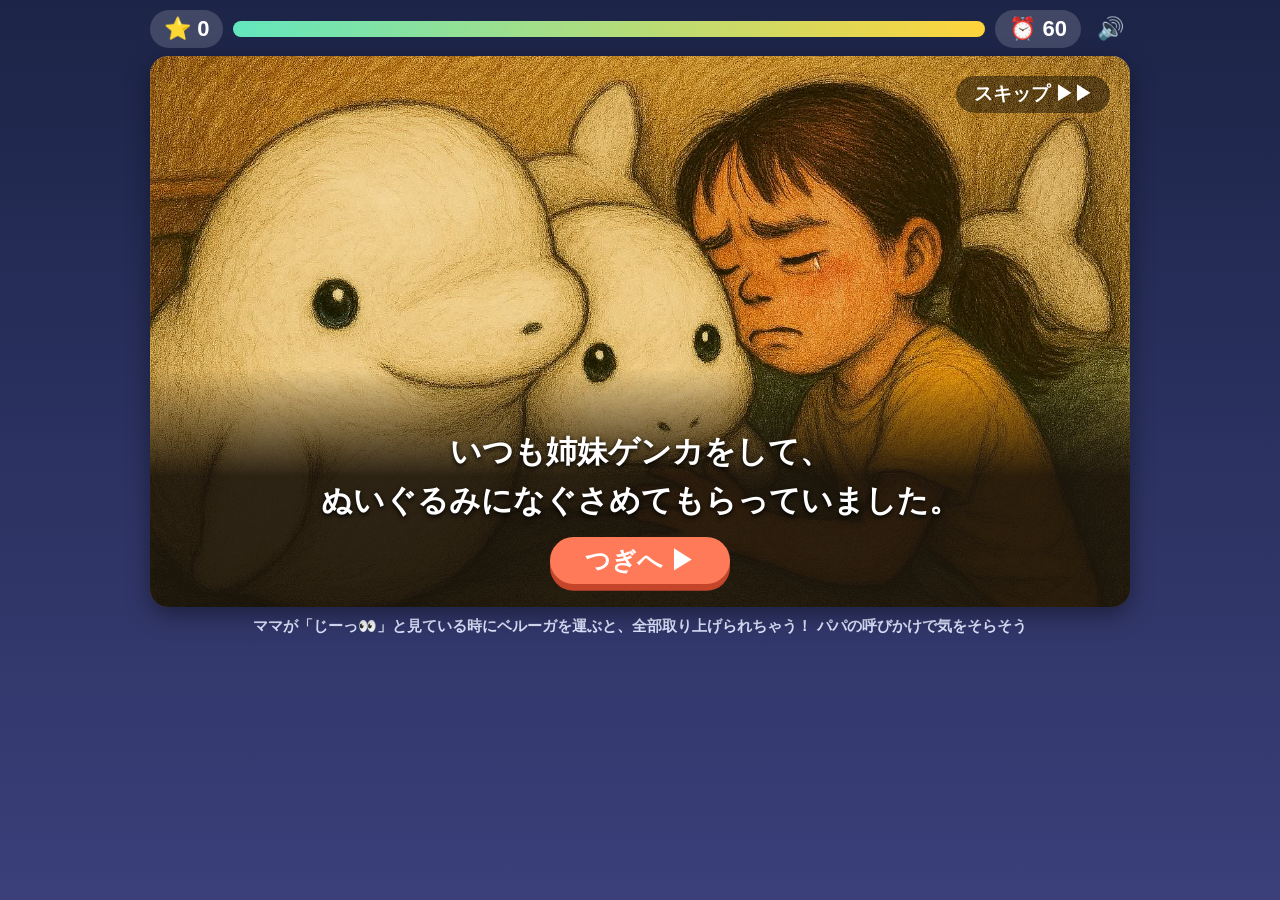
==== index.html @ 073fd1a5 "子ども部屋のベルーガを大きさ別に積み上げる" ====
<!DOCTYPE html>
<html lang="ja">
<head>
<meta charset="UTF-8">
<meta name="viewport" content="width=device-width, initial-scale=1, user-scalable=no">
<title>ベルーガ大作戦</title>
<style>
  :root{
    --ink:#2b2d4a; --card:#fffdf7; --accent:#ff7a59; --sky:#4fa8ff; --gold:#ffcf3f;
  }
  *{box-sizing:border-box;-webkit-tap-highlight-color:transparent}
  html,body{margin:0;height:100%}
  body{
    background:linear-gradient(#1c2447,#3b3f7a);
    font-family:"BIZ UDPGothic","Hiragino Maru Gothic ProN","Yu Gothic UI","Meiryo",sans-serif;
    color:var(--ink); display:flex; justify-content:center; user-select:none; -webkit-user-select:none;
  }
  #wrap{width:min(100vw,calc((100vh - 200px) * 16 / 9),980px); min-width:320px; padding:10px 0 16px}
  /* HUD */
  #hud{display:flex; gap:10px; align-items:center; margin-bottom:8px; color:#fff; font-weight:800}
  .chip{background:rgba(255,255,255,.16); border-radius:999px; padding:6px 14px; font-size:clamp(14px,2.6vw,22px); white-space:nowrap}
  #timebar{flex:1; height:16px; background:rgba(255,255,255,.2); border-radius:999px; overflow:hidden}
  #timebar i{display:block; height:100%; width:100%; background:linear-gradient(90deg,#63e6be,#ffd43b); transition:width .1s linear}
  #timebar.low i{background:linear-gradient(90deg,#ff6b6b,#ffa94d)}
  #muteBtn{background:none;border:none;font-size:22px;cursor:pointer;color:#fff}
  /* Stage */
  #stage{
    position:relative; width:100%; aspect-ratio:16/9; container-type:inline-size; overflow:hidden;
    border-radius:18px; background:linear-gradient(#3f4b8a 0 60%,#5e4e79 60%); box-shadow:0 8px 24px rgba(0,0,0,.4);
    transition:box-shadow .2s;
  }
  #stage.danger{box-shadow:0 0 0 4px #ff4d4d, 0 0 30px 6px rgba(255,60,60,.6)}
  #stage.shake{animation:shake .45s}
  @keyframes shake{20%{transform:translateX(-8px)}40%{transform:translateX(8px)}60%{transform:translateX(-5px)}80%{transform:translateX(5px)}}
  .abs{position:absolute}
  #window{left:60%;top:5%;width:15%;height:25%;background:#101a45;border:1cqw solid #c9a06a;border-radius:1.5cqw;font-size:4cqw;display:flex;align-items:center;justify-content:center}
  #headboard{left:1%;top:24%;width:4%;height:72%;background:#8a5a3c;border-radius:1.5cqw}
  #bed{left:2.5%;top:36%;width:77%;height:60%;background:#e9efff;border-radius:2cqw;border-bottom:1.6cqw solid #b7c3ee}
  #parent{left:4%;top:12%;width:37%}
  #parent svg{width:100%;display:block;overflow:visible}
  .head{transform-origin:180px 140px;transition:transform .35s}
  [data-state=away] .head{transform:rotate(-9deg) translateX(-8px)}
  [data-state=watch] .head{transform:rotate(3deg)}
  .e-closed,.e-half,.e-open,.brow-angry,.brow-worry,.m-o,.m-flat,.m-big{display:none}
  [data-state=sleep] .e-closed,[data-state=warn] .e-half,[data-state=watch] .e-open,[data-state=away] .e-open,[data-state=scold] .e-open{display:inline}
  [data-state=watch] .brow-angry,[data-state=scold] .brow-angry{display:inline}
  [data-state=warn] .brow-worry{display:inline}
  [data-state=sleep] .m-o,[data-state=away] .m-o{display:inline}
  [data-state=warn] .m-flat,[data-state=watch] .m-flat{display:inline}
  [data-state=scold] .m-big{display:inline}
  .pupil{transition:transform .2s}
  [data-state=away] .pupil{transform:translate(-9px,-6px)}
  [data-state=watch] .pupil{transform:translate(6px,5px)}
  [data-state=watch] #eyeglow,[data-state=scold] #eyeglow{display:inline}
  .puff{display:none}
  [data-state=watch] .puff,[data-state=scold] .puff{display:inline}
  #eyeglow{display:none}
  #bubble{left:40%;top:4%;max-width:19%;background:#fff;color:var(--ink);border-radius:2cqw;padding:1cqw 2cqw;font-size:2.6cqw;font-weight:800;box-shadow:0 .4cqw 0 rgba(0,0,0,.15)}
  #bubble.warn{background:#fff3bf}
  #bubble.watch{background:#ffc9c9;color:#b02525}
  #bubble.scold{background:#ff8787;color:#fff}
  /* Belugas */
  .beluga{position:absolute;transform:translate(-50%,-50%);background:none;border:none;padding:0;cursor:pointer;touch-action:manipulation}
  .beluga svg{width:100%;display:block;filter:drop-shadow(0 .6cqw .4cqw rgba(0,0,0,.25));pointer-events:none}
  .beluga.s{width:10cqw}.beluga.m{width:14cqw}.beluga.l{width:19cqw}
  .beluga.pop-in{animation:popin .4s}
  @keyframes popin{from{transform:translate(-50%,-50%) scale(0)}to{transform:translate(-50%,-50%) scale(1)}}
  .beluga.carrying{animation:wig .35s infinite alternate;z-index:5}
  .beluga.carrying svg{filter:drop-shadow(0 0 1cqw #ffe066)}
  @keyframes wig{from{transform:translate(-50%,-50%) rotate(-5deg)}to{transform:translate(-50%,-50%) rotate(5deg)}}
  .beluga.fly{transition:transform .5s ease-in,opacity .5s;transform:translate(-50%,-50%) scale(.3);opacity:0;pointer-events:none;animation:none}
  .beluga.hasprog{z-index:5}
  .beluga.snap{transition:left .4s ease-out,top .4s ease-out}
  /* どろぼうっ子 */
  .kid{position:absolute;left:-6cqw;bottom:-14%;width:7cqw;display:none;pointer-events:none}
  .beluga.hasprog .kid{display:block;animation:sneak .5s infinite alternate}
  .kid svg{overflow:visible}
  .kid .l1,.kid .l2{transform-box:fill-box;transform-origin:50% 0;animation:step .25s infinite alternate}
  .kid .l2{animation-direction:alternate-reverse}
  @keyframes step{from{transform:rotate(-16deg)}to{transform:rotate(16deg)}}
  @keyframes sneak{from{transform:translateY(0) rotate(-3deg)}to{transform:translateY(-.8cqw) rotate(3deg)}}
  .sneak{position:absolute;top:-2.4cqw;left:-1cqw;font-size:1.7cqw;font-weight:900;color:#fff;text-shadow:0 .2cqw 0 #000;white-space:nowrap}
  /* にやっ演出 */
  #grin{position:absolute;left:50%;top:38%;width:11cqw;transform:translate(-50%,-50%) scale(0);opacity:0;pointer-events:none;z-index:6}
  #grin svg{width:100%;display:block;filter:drop-shadow(0 .5cqw .4cqw rgba(0,0,0,.35))}
  #grin.on{animation:grinpop 1.4s ease-out}
  @keyframes grinpop{
    0%{transform:translate(-50%,-50%) scale(0) rotate(-12deg);opacity:0}
    18%{transform:translate(-50%,-50%) scale(1.2) rotate(5deg);opacity:1}
    30%{transform:translate(-50%,-50%) scale(1) rotate(-2deg)}
    80%{transform:translate(-50%,-50%) scale(1.04) rotate(2deg);opacity:1}
    100%{transform:translate(-50%,-50%) scale(1) rotate(0);opacity:0}}
  #grinTxt{position:absolute;left:50%;top:104%;transform:translateX(-50%);white-space:nowrap;font-size:2.6cqw;font-weight:900;color:#fff;-webkit-text-stroke:.5cqw #2b2d4a;paint-order:stroke fill;text-shadow:0 .3cqw 0 rgba(0,0,0,.3)}
  .spk{position:absolute;font-style:normal;font-size:2.6cqw}
  .spk.s1{left:-14%;top:4%}.spk.s2{right:-12%;top:-8%}
  /* パパ */
  #dad{left:1%;top:3%;width:12cqw;opacity:0;transform:translateX(-30%);transition:opacity .25s,transform .25s;pointer-events:none;z-index:4}
  #dad.show{opacity:1;transform:none}
  #dad svg{width:100%;display:block;overflow:visible;transform:scaleX(-1)}
  .dadarm{transform-origin:30px 118px;animation:wave .3s infinite alternate}
  @keyframes wave{from{transform:rotate(-16deg)}to{transform:rotate(14deg)}}
  #dadBubble{position:absolute;left:98%;top:1cqw;width:25cqw;background:#e3f0ff;color:var(--ink);border-radius:2cqw;padding:.8cqw 1.4cqw;font-size:2.3cqw;font-weight:800;line-height:1.35;box-shadow:0 .4cqw 0 rgba(0,0,0,.15)}
  #dadBubble::after{content:"";position:absolute;left:-1.2cqw;top:2.2cqw;border:.8cqw solid transparent;border-right:1.4cqw solid #e3f0ff;border-left:0}
  /* オープニング */
  #story{position:absolute;inset:0;z-index:30;background:linear-gradient(#26305e,#4b3d75);display:none;overflow:hidden}
  #story>img{position:absolute;inset:0;width:100%;height:100%;object-fit:cover;animation:fadein .7s}
  @keyframes fadein{from{opacity:0}to{opacity:1}}
  #story .teaser{position:absolute;inset:0 0 34% 0;display:flex;align-items:flex-end;justify-content:center;gap:3cqw;padding-bottom:3cqw}
  #story .tz{display:block;filter:drop-shadow(0 .8cqw .6cqw rgba(0,0,0,.3));animation:bob 1.2s infinite alternate}
  #story .tz svg{width:100%;display:block}
  #story .tz.s{width:12cqw}#story .tz.m{width:17cqw;animation-delay:.2s}#story .tz.l{width:24cqw;animation-delay:.4s}
  @keyframes bob{from{transform:translateY(0)}to{transform:translateY(-1.2cqw)}}
  #story .cap{position:absolute;left:0;right:0;bottom:0;padding:6cqw 4cqw 2.4cqw;background:linear-gradient(transparent,rgba(25,18,10,.9) 45%);color:#fff;text-align:center}
  #story .txt{font-size:3.2cqw;font-weight:800;line-height:1.55;white-space:pre-line;text-shadow:0 .2cqw .5cqw #000}
  #story .cap .big{font-size:2.5cqw;padding:.7cqw 3.6cqw;margin-top:1.2cqw}
  #story .skip{position:absolute;top:2cqw;right:2cqw;font-family:inherit;font-weight:800;font-size:1.9cqw;color:#fff;background:rgba(0,0,0,.45);border:none;border-radius:999px;padding:.6cqw 1.8cqw;cursor:pointer}
  /* ランキング */
  .rank{display:grid;grid-template-columns:1fr 1fr;grid-template-rows:repeat(5,auto);grid-auto-flow:column;gap:.4cqw 2.4cqw;margin:1.2cqw 0;text-align:left;font-size:2.1cqw;font-weight:800}
  .row{display:flex;gap:1cqw;padding:.3cqw 1cqw;border-radius:1cqw;min-width:24cqw}
  .row.me{background:#ffe066}
  .row .i{width:3cqw;text-align:center}.row .n{flex:1;overflow:hidden;text-overflow:ellipsis;white-space:nowrap}
  .row.empty{opacity:.35}
  #nameIn{font-family:inherit;font-weight:800;font-size:2.8cqw;text-align:center;width:26cqw;padding:.6cqw 1cqw;border:.3cqw solid #b7c3ee;border-radius:1.4cqw;color:var(--ink)}
  .btns{display:flex;gap:2cqw;justify-content:center}
  .big.hard{background:#e03131;box-shadow:0 .7cqw 0 #a61e1e}
  .big .small{display:block;font-size:1.8cqw !important;font-weight:700;opacity:.9}
  .tab{font-family:inherit;font-weight:800;font-size:2.2cqw;padding:.5cqw 2.4cqw;border:none;border-radius:999px;background:#dfe4f7;color:var(--ink);cursor:pointer}
  .tab.on{background:var(--sky);color:#fff}
  .big.sub{background:#6c7bd9;box-shadow:0 .7cqw 0 #4a57a8}
  .small{font-size:1.9cqw !important;opacity:.75}
  .pts{position:absolute;top:-4%;left:50%;transform:translateX(-50%);background:var(--gold);border-radius:999px;padding:0 1cqw;font-size:1.9cqw;font-weight:900;white-space:nowrap;box-shadow:0 .3cqw 0 rgba(0,0,0,.2)}
  .bar{position:absolute;left:12%;right:12%;bottom:-10%;height:1.3cqw;background:rgba(0,0,0,.35);border-radius:999px;overflow:hidden;display:none}
  .bar i{display:block;height:100%;width:0;background:#63e6be}
  .beluga.hasprog .bar{display:block}
  /* Door / room */
  #door{left:82%;top:6%;width:16.5%;height:88%;background:#7a4a2b;border-radius:2cqw 2cqw 0 0;padding:1cqw}
  #doorsign{background:#fff;border-radius:1cqw;font-size:1.9cqw;font-weight:900;text-align:center;padding:.4cqw 0;margin-bottom:1cqw}
  #room{position:relative;height:calc(100% - 4.6cqw);background:linear-gradient(#ffe9b8 0 70%,#d9a86c 70%);border-radius:1cqw;overflow:hidden}
  #room{display:flex;flex-direction:column-reverse;justify-content:flex-start;padding-bottom:7%}
  .tier{display:flex;flex-wrap:wrap;justify-content:center;align-content:flex-end;gap:0 .3cqw;width:100%}
  .stk{animation:drop .5s cubic-bezier(.3,1.5,.5,1);transform:rotate(var(--tilt,0deg))}
  .stk svg{display:block;width:100%}
  .tier.l .stk{width:6.6cqw}.tier.m .stk{width:4.4cqw}.tier.s .stk{width:3.2cqw}
  @keyframes drop{from{transform:translateY(-10cqw) rotate(var(--tilt,0deg));opacity:0}to{transform:rotate(var(--tilt,0deg));opacity:1}}
  /* Pops */
  .pop{position:absolute;transform:translate(-50%,-50%);font-weight:900;font-size:3.4cqw;color:#fff;text-shadow:0 .3cqw 0 rgba(0,0,0,.4);pointer-events:none;animation:up 1.1s forwards;z-index:9;white-space:nowrap}
  @keyframes up{to{transform:translate(-50%,-260%);opacity:0}}
  /* Overlay */
  #overlay{position:absolute;inset:0;background:rgba(15,20,50,.72);display:flex;align-items:center;justify-content:center;z-index:20}
  #card{background:var(--card);border-radius:3cqw;padding:3cqw 4cqw;text-align:center;max-width:82%;box-shadow:0 1cqw 0 rgba(0,0,0,.25)}
  #card h1{margin:0 0 1cqw;font-size:4.4cqw}
  #card p{margin:.6cqw 0;font-size:2.4cqw;line-height:1.5;font-weight:700}
  .big{margin-top:1.6cqw;font-family:inherit;font-weight:900;font-size:3cqw;padding:1cqw 4cqw;border:none;border-radius:999px;background:var(--accent);color:#fff;cursor:pointer;box-shadow:0 .7cqw 0 #c4452a}
  .big:active{transform:translateY(.5cqw);box-shadow:0 .2cqw 0 #c4452a}
  /* Tools */
  #tools{display:grid;grid-template-columns:repeat(3,1fr);gap:10px;margin-top:10px}
  .tool{position:relative;overflow:hidden;font-family:inherit;background:#fffdf7;border:none;border-radius:16px;padding:8px 4px;cursor:pointer;color:var(--ink);box-shadow:0 5px 0 rgba(0,0,0,.25);touch-action:manipulation}
  .tool .e{display:block;font-size:clamp(26px,5.5vw,44px);line-height:1.1}
  .tool b{display:block;font-size:clamp(12px,2.2vw,18px)}
  .tool small{display:block;font-size:clamp(10px,1.8vw,14px);opacity:.7;font-weight:700}
  .tool .cd{position:absolute;left:0;right:0;bottom:0;height:0;background:rgba(40,40,80,.55);pointer-events:none}
  .tool.wait{filter:grayscale(.6)}
  .tool kbd{position:absolute;top:4px;left:8px;font-size:11px;opacity:.5}
  #hint{color:#dfe6ff;text-align:center;font-size:clamp(11px,2vw,15px);margin-top:10px;font-weight:700}
</style>
</head>
<body>
<div id="wrap">
  <div id="hud">
    <div class="chip">⭐ <span id="score">0</span></div>
    <div id="timebar"><i></i></div>
    <div class="chip">⏰ <span id="time">60</span></div>
    <button id="muteBtn" title="おと">🔊</button>
  </div>

  <div id="stage" data-state="sleep">
    <div id="window" class="abs">🌙✨</div>
    <div id="headboard" class="abs"></div>
    <div id="bed" class="abs"></div>

    <div id="parent" class="abs" data-state="sleep">
      <svg viewBox="0 0 360 300">
        <ellipse cx="180" cy="130" rx="155" ry="100" fill="#ffffff"/>
        <g class="head">
          <path d="M104 118 C92 60 124 36 180 36 C236 36 268 60 256 118 C264 160 250 192 236 204 L124 204 C110 192 96 160 104 118Z" fill="#8a5a3e"/>
          <ellipse cx="180" cy="128" rx="68" ry="62" fill="#ffe3cf"/>
          <path d="M114 114 C116 68 152 62 180 70 C208 62 244 68 246 114 C226 98 210 86 190 80 C176 98 146 106 114 114Z" fill="#8a5a3e"/>
          <path d="M138 86 Q152 76 168 76" stroke="#b58060" stroke-width="5" fill="none" stroke-linecap="round"/>
          <ellipse cx="126" cy="148" rx="14" ry="9" fill="#ff9eb5" opacity=".6"/><ellipse cx="234" cy="148" rx="14" ry="9" fill="#ff9eb5" opacity=".6"/>
          <g class="puff"><circle cx="120" cy="152" r="15" fill="#ffc2d0"/><circle cx="240" cy="152" r="15" fill="#ffc2d0"/><ellipse cx="126" cy="148" rx="11" ry="7" fill="#ff9eb5" opacity=".6"/><ellipse cx="234" cy="148" rx="11" ry="7" fill="#ff9eb5" opacity=".6"/></g>
          <g class="brow-angry" stroke="#6b4530" stroke-width="5" stroke-linecap="round"><path d="M132 102 L166 108"/><path d="M228 102 L194 108"/></g>
          <g class="brow-worry" stroke="#6b4530" stroke-width="4.5" stroke-linecap="round" fill="none"><path d="M132 106 Q148 96 166 104"/><path d="M228 106 Q212 96 194 104"/></g>
          <g class="e-closed" stroke="#4a2c1e" stroke-width="5" stroke-linecap="round" fill="none"><path d="M133 131 Q148 144 163 131"/><path d="M197 131 Q212 144 227 131"/><path d="M133 131 L127 126"/><path d="M227 131 L233 126"/></g>
          <g class="e-half">
            <ellipse cx="148" cy="134" rx="13" ry="14" fill="#4a2c1e"/><ellipse cx="212" cy="134" rx="13" ry="14" fill="#4a2c1e"/>
            <circle cx="143" cy="130" r="4" fill="#fff"/><circle cx="207" cy="130" r="4" fill="#fff"/>
            <rect x="130" y="112" width="36" height="20" fill="#ffe3cf"/><rect x="194" y="112" width="36" height="20" fill="#ffe3cf"/>
            <g stroke="#4a2c1e" stroke-width="5" stroke-linecap="round" fill="none"><path d="M132 132 Q148 138 164 132"/><path d="M196 132 Q212 138 228 132"/></g>
          </g>
          <g class="e-open">
            <g class="pupil"><ellipse cx="148" cy="130" rx="15" ry="18" fill="#4a2c1e"/><circle cx="142" cy="123" r="6" fill="#fff"/><circle cx="154" cy="137" r="3" fill="#fff"/></g>
            <g class="pupil"><ellipse cx="212" cy="130" rx="15" ry="18" fill="#4a2c1e"/><circle cx="206" cy="123" r="6" fill="#fff"/><circle cx="218" cy="137" r="3" fill="#fff"/></g>
            <g stroke="#4a2c1e" stroke-width="4" stroke-linecap="round" fill="none"><path d="M130 118 Q148 106 166 118"/><path d="M194 118 Q212 106 230 118"/></g>
          </g>
          <path d="M176 148 Q180 152 184 148" stroke="#e0a888" stroke-width="3" fill="none" stroke-linecap="round"/>
          <g id="eyeglow"><text x="222" y="76" font-size="36">💢</text></g>
          <g class="m-o"><path d="M172 162 Q180 172 188 162" stroke="#d0606a" stroke-width="4" fill="#ff9aa8" stroke-linecap="round"/></g>
          <g class="m-flat"><path d="M168 166 Q174 158 180 166 Q186 158 192 166" stroke="#d0606a" stroke-width="4.5" fill="none" stroke-linecap="round"/></g>
          <g class="m-big"><ellipse cx="180" cy="168" rx="11" ry="9" fill="#d0606a"/><ellipse cx="180" cy="172" rx="6" ry="4" fill="#ff9aa8"/></g>
        </g>
        <path d="M14 196 C70 170 130 176 180 190 C230 176 290 170 346 196 L356 300 L4 300Z" fill="#ff9eb5"/>
        <path d="M40 220 Q180 200 320 220 M30 250 Q180 232 330 250" stroke="#ffc4d3" stroke-width="8" fill="none" stroke-linecap="round"/>
      </svg>
    </div>
    <div id="bubble" class="abs">すぅ…すぅ…💤</div>

    <div id="dad" class="abs">
      <div id="dadBubble"></div>
      <svg viewBox="0 0 120 150">
        <path d="M18 150 C18 112 38 102 60 102 C82 102 102 112 102 150Z" fill="#4c78c9"/>
        <rect x="52" y="90" width="16" height="16" rx="6" fill="#ffd9b8"/>
        <circle cx="60" cy="62" r="32" fill="#ffd9b8"/>
        <path d="M27 58 C24 22 96 22 93 58 C86 44 72 38 60 38 C48 38 34 44 27 58Z" fill="#2b2020"/>
        <ellipse cx="38" cy="76" rx="6" ry="4" fill="#ff9eb5" opacity=".6"/><ellipse cx="82" cy="76" rx="6" ry="4" fill="#ff9eb5" opacity=".6"/>
        <g fill="none" stroke="#333" stroke-width="2.6"><circle cx="47" cy="64" r="9"/><circle cx="73" cy="64" r="9"/><path d="M56 64 L64 64"/></g>
        <circle cx="47" cy="65" r="3" fill="#2b2020"/><circle cx="73" cy="65" r="3" fill="#2b2020"/>
        <path d="M42 50 L54 53 M78 50 L66 53" stroke="#2b2020" stroke-width="3" stroke-linecap="round"/>
        <ellipse cx="60" cy="86" rx="9" ry="7" fill="#c0584a"/>
        <g class="dadarm"><path d="M30 118 L10 80" stroke="#4c78c9" stroke-width="15" stroke-linecap="round"/><circle cx="8" cy="74" r="9" fill="#ffd9b8"/></g>
      </svg>
    </div>

    <div id="door" class="abs">
      <div id="doorsign">🚪 自分の部屋</div>
      <div id="room"></div>
      <div id="grin">
        <svg viewBox="0 0 60 64">
          <path d="M8 26 Q30 -4 52 26 Z" fill="#222"/><circle cx="30" cy="4" r="4.5" fill="#e03131"/><rect x="6" y="24" width="48" height="6" rx="3" fill="#444"/>
          <ellipse cx="30" cy="40" rx="20" ry="19" fill="#ffd9b8"/>
          <circle cx="13" cy="51" r="4.5" fill="#ff9eb5" opacity=".7"/><circle cx="47" cy="51" r="4.5" fill="#ff9eb5" opacity=".7"/>
          <rect x="9" y="34" width="42" height="11" rx="5.5" fill="#111"/>
          <g stroke="#fff" stroke-width="2.8" fill="none" stroke-linecap="round"><path d="M15 41 Q20.5 34 26 41"/><path d="M34 41 Q39.5 34 45 41"/></g>
          <path d="M16 50 Q30 66 44 50 Q30 54 16 50Z" fill="#fff" stroke="#8a3a2a" stroke-width="2" stroke-linejoin="round"/>
        </svg>
        <span id="grinTxt">にやっ</span><i class="spk s1">✨</i><i class="spk s2">✨</i>
      </div>
    </div>

    <div id="overlay">
      <div id="card"></div>
    </div>
    <div id="story"></div>
  </div>

  <div id="tools"></div>
  <div id="hint">ママが「じーっ👀」と見ている時にベルーガを運ぶと、全部取り上げられちゃう！ パパの呼びかけで気をそらそう</div>
</div>

<script>
(() => {
  const GAME_TIME = 60;
  const SIZES = { s:{pts:1, need:0.8, label:'ちいさい'}, m:{pts:3, need:1.8, label:'ふつう'}, l:{pts:5, need:3.0, label:'おおきい'} };
  const TOOLS = [
    { emoji:'🍺', name:'ビールだよ',       say:'ビール！？',     call:'ママー！ ビールだよー！🍺',        dur:1.5, cd:7 },
    { emoji:'📺', name:'VIVANT始まるよ',   say:'VIVANT！？',     call:'ママー！ VIVANT始まるよー！📺',    dur:2.5, cd:12 },
    { emoji:'🧘', name:'ヨガの時間だよ',   say:'ヨガの時間！？', call:'ママー！ ヨガの時間だよー！🧘',    dur:3.5, cd:20 },
  ];
  const SLOTS = [{x:52,y:52},{x:70,y:52},{x:52,y:80},{x:70,y:80}];
  const BUBBLE = {
    sleep: () => 'すぅ…すぅ…💤',
    warn:  () => 'ん…？ うーん…',
    watch: () => 'じーっ！👀',
    away:  () => `${TOOLS[P.tool]?.say||'あれ？'} ${TOOLS[P.tool]?.emoji||''}`,
    scold: () => 'こらっ！ 寝なさい！',
  };
  const BELUGA_SVG = (() => {
    const shapes = `<ellipse cx="62" cy="42" rx="46" ry="26"/><ellipse cx="96" cy="32" rx="19" ry="17"/><path d="M22 38 C10 40 4 30 2 20 C12 22 18 26 28 32Z"/><path d="M22 44 C10 48 4 58 4 64 C14 60 20 54 30 48Z"/>`;
    return `<svg viewBox="0 0 120 72"><g fill="none" stroke="#8fb8d8" stroke-width="5" stroke-linejoin="round">${shapes}</g>
      <g fill="#fbfdff">${shapes}</g>
      <ellipse cx="66" cy="58" rx="12" ry="5" fill="#e3effa" stroke="#8fb8d8" stroke-width="2" transform="rotate(-15 66 58)"/>
      <circle cx="100" cy="40" r="3.2" fill="#22304a"/><circle cx="101" cy="39" r="1" fill="#fff"/>
      <path d="M96 49 Q106 56 115 46" stroke="#22304a" stroke-width="2.4" fill="none" stroke-linecap="round"/>
      <circle cx="90" cy="48" r="4" fill="#ffb3c6" opacity=".7"/></svg>`;
  })();

  const KID_SVG = `<svg viewBox="0 0 60 100">
      <rect class="l1" x="18" y="70" width="10" height="24" rx="3" fill="#222"/><rect class="l2" x="32" y="70" width="10" height="24" rx="3" fill="#222"/>
      <rect x="16" y="42" width="28" height="32" rx="7" fill="#fff" stroke="#222" stroke-width="2"/>
      <g fill="#222"><rect x="16" y="48" width="28" height="4"/><rect x="16" y="57" width="28" height="4"/><rect x="16" y="66" width="28" height="4"/></g>
      <path d="M40 50 L58 62" stroke="#222" stroke-width="7" stroke-linecap="round"/><circle cx="58" cy="62" r="4" fill="#ffd9b8"/>
      <circle cx="30" cy="28" r="15" fill="#ffd9b8"/>
      <rect x="14" y="23" width="32" height="9" rx="4.5" fill="#111"/><circle cx="24" cy="27.5" r="2.6" fill="#fff"/><circle cx="36" cy="27.5" r="2.6" fill="#fff"/>
      <path d="M14 20 Q30 -6 46 20 Z" fill="#222"/><circle cx="30" cy="4" r="4" fill="#e03131"/>
    </svg>`;
  const DOOR = { x:90, y:72 };
  const NAME_KEY = 'beluga_name';
  const LEVELS = { easy:{label:'かんたん', key:'beluga_rank_easy'}, hard:{label:'難しい', key:'beluga_rank_hard'} };

  const $ = s => document.querySelector(s);
  const dad = $('#dad'), dadBubble = $('#dadBubble'), storyEl = $('#story');
  const stage = $('#stage'), parentEl = $('#parent'), bubble = $('#bubble'), overlay = $('#overlay'), card = $('#card'), room = $('#room');
  const rand = (a,b) => a + Math.random()*(b-a);
  const pickSize = () => { const r = Math.random(); return r < .5 ? 's' : r < .82 ? 'm' : 'l'; };

  // ---- sound ----
  let ac = null, muted = false;
  function beep(f, d=.12, type='sine', v=.07, delay=0){
    if (muted) return;
    try {
      ac = ac || new (window.AudioContext || window.webkitAudioContext)();
      const o = ac.createOscillator(), g = ac.createGain(), t = ac.currentTime + delay;
      o.type = type; o.frequency.value = f;
      g.gain.setValueAtTime(v, t); g.gain.exponentialRampToValueAtTime(.0001, t + d);
      o.connect(g); g.connect(ac.destination); o.start(t); o.stop(t + d);
    } catch(e){}
  }
  $('#muteBtn').onclick = e => { muted = !muted; e.target.textContent = muted ? '🔇' : '🔊'; };

  // ---- state ----
  let level = 'easy';
  let mode = 'title', t = GAME_TIME, score = 0, carry = null, last = 0;
  const P = { state:'sleep', left:3, tool:0 };
  const slots = SLOTS.map(p => ({ ...p, alive:false, rt:0, size:'s', prog:0, el:null }));
  const cds = TOOLS.map(() => 0);

  function setParent(s, dur){
    P.state = s; P.left = dur;
    parentEl.dataset.state = s;
    stage.classList.toggle('danger', s === 'watch');
    bubble.textContent = BUBBLE[s]();
    bubble.className = 'abs ' + s;
    if (s === 'away') dadBubble.textContent = TOOLS[P.tool].call;
    dad.classList.toggle('show', s === 'away');
  }
  function nextParent(){
    const f = Math.min(1, Math.max(0, (GAME_TIME - t) / GAME_TIME));
    switch (P.state){
      case 'sleep': setParent('warn', Math.max(.6, 1.0 - .4*f)); beep(440,.15,'triangle',.05); break;
      case 'warn':  setParent('watch', rand(1.5, 2.5) + f*.6); beep(220,.2,'sawtooth',.04); break;
      case 'watch': setParent('sleep', rand(2.2, 4.2) - 1.2*f); break;
      case 'away':  setParent('sleep', rand(1.2, 2.2)); break;
      case 'scold': setParent('sleep', 2.2); break;
    }
  }

  // ---- belugas ----
  function makeBeluga(slot){
    const size = pickSize();
    Object.assign(slot, { size, prog:0, alive:true });
    const b = document.createElement('button');
    b.className = `beluga ${size} pop-in`;
    b.style.left = slot.x + '%'; b.style.top = slot.y + '%';
    b.innerHTML = `${BELUGA_SVG}<span class="pts">⭐${SIZES[size].pts}</span><div class="bar"><i></i></div><div class="kid">${KID_SVG}<span class="sneak">そろ〜り</span></div>`;
    b.addEventListener('pointerdown', e => { e.preventDefault(); toggleCarry(slot); });
    stage.appendChild(b);
    slot.el = b;
  }
  function toggleCarry(slot){
    if (mode !== 'play' || !slot.alive) return;
    carry = (carry === slot) ? null : slot;
    if (carry) beep(660,.08,'sine',.05);
  }
  function deliver(slot){
    carry = null; slot.alive = false; slot.rt = rand(3,5);
    const pts = SIZES[slot.size].pts; score += pts;
    const el = slot.el;
    el.classList.remove('carrying','pop-in'); el.classList.add('fly');
    el.style.left = DOOR.x + '%'; el.style.top = DOOR.y + '%';
    setTimeout(() => el.remove(), 550);
    pop(`+${pts}⭐`, slot.x, slot.y - 12, '#ffe066');
    addToRoom(slot.size);
    setTimeout(() => showGrin(slot.size), 350);
    [660,880,1100].forEach((f,i) => beep(f,.14,'triangle',.06,i*.08));
    $('#score').textContent = score;
  }
  // ベルーガを部屋に入れた子どもが「にやっ」とする（大きいほど大にやけ）
  const GRIN_TEXT = { s:'にやっ', m:'にやり…', l:'にやにやっ！' };
  function showGrin(size){
    const g = $('#grin');
    $('#grinTxt').textContent = GRIN_TEXT[size];
    g.classList.remove('on'); void g.offsetWidth; g.classList.add('on');
  }
  // 子ども部屋：下から 大 → 中 → 小 の順に積み上がる
  function resetRoom(){
    room.innerHTML = '<div class="tier l"></div><div class="tier m"></div><div class="tier s"></div>';
  }
  function addToRoom(size){
    const el = document.createElement('div');
    el.className = 'stk';
    el.style.setProperty('--tilt', rand(-4, 4).toFixed(1) + 'deg');
    el.innerHTML = BELUGA_SVG;
    room.querySelector('.tier.' + size).appendChild(el);
  }
  function pop(text, x, y, color){
    const p = document.createElement('div');
    p.className = 'pop'; p.textContent = text; p.style.left = x + '%'; p.style.top = y + '%';
    if (color) p.style.color = color;
    stage.appendChild(p); setTimeout(() => p.remove(), 1100);
  }
  function caught(){
    if (carry){
      const el = carry.el; el.classList.add('snap'); setTimeout(() => el.classList.remove('snap'), 450);
      carry.prog = 0; carry = null;
    }
    if (score > 0){
      score = 0; $('#score').textContent = 0;
      resetRoom();
      pop('全部 取り上げられた…！', 45, 40, '#ff8787');
    } else pop('見つかった！', 45, 40, '#ff8787');
    stage.classList.remove('shake'); void stage.offsetWidth; stage.classList.add('shake');
    setParent('scold', 1.6);
    beep(150,.4,'sawtooth',.08);
  }

  // ---- tools ----
  const toolsEl = $('#tools');
  TOOLS.forEach((tl,i) => {
    const b = document.createElement('button');
    b.className = 'tool';
    b.innerHTML = `<kbd>${i+1}</kbd><span class="e">${tl.emoji}</span><b>${tl.name}</b><small>${tl.dur}秒 気をそらす／${tl.cd}秒待ち</small><i class="cd"></i>`;
    b.addEventListener('pointerdown', e => { e.preventDefault(); useTool(i); });
    toolsEl.appendChild(b);
  });
  toolsEl.style.display = 'none';   // ゲーム開始まで隠す
  function useTool(i){
    if (mode !== 'play' || level !== 'easy' || cds[i] > 0) return;
    const tl = TOOLS[i];
    cds[i] = tl.cd;
    P.tool = i;
    const dur = (P.state === 'away') ? Math.max(P.left, tl.dur) : tl.dur;
    setParent('away', dur);
    [880,1320,880].forEach((f,k) => beep(f,.1,'sine',.06,k*.09));
  }
  window.addEventListener('keydown', e => { if (e.target.tagName === 'INPUT') return; const i = '123'.indexOf(e.key); if (i >= 0) useTool(i); });

  // ---- loop ----
  function frame(now){
    requestAnimationFrame(frame);
    const dt = Math.min(.1, (now - last) / 1000 || 0); last = now;
    if (mode !== 'play') return;

    t -= dt;
    P.left -= dt; if (P.left <= 0) nextParent();
    if (carry && P.state === 'watch') caught();

    slots.forEach(s => {
      if (s.alive){
        const need = SIZES[s.size].need;
        if (carry === s){ s.prog += dt; if (s.prog >= need){ deliver(s); return; } }
        else s.prog = Math.max(0, s.prog - dt*.7);
        const k = Math.min(1, s.prog / need);
        s.el.style.left = (s.x + (DOOR.x - s.x) * k) + '%';
        s.el.style.top  = (s.y + (DOOR.y - s.y) * k) + '%';
        s.el.classList.toggle('carrying', carry === s);
        s.el.classList.toggle('hasprog', s.prog > 0);
        s.el.querySelector('.bar i').style.width = Math.min(100, s.prog / need * 100) + '%';
      } else if ((s.rt -= dt) <= 0) makeBeluga(s);
    });

    cds.forEach((c,i) => {
      cds[i] = Math.max(0, c - dt);
      const b = toolsEl.children[i];
      b.querySelector('.cd').style.height = (cds[i] / TOOLS[i].cd * 100) + '%';
      b.classList.toggle('wait', cds[i] > 0);
    });

    const tt = Math.max(0, t);
    $('#time').textContent = Math.ceil(tt);
    $('#timebar i').style.width = (tt / GAME_TIME * 100) + '%';
    $('#timebar').classList.toggle('low', tt < 10);
    if (t <= 0) finish();
  }
  requestAnimationFrame(frame);

  // ---- screens ----
  function start(lv){
    level = lv === 'hard' ? 'hard' : 'easy';
    toolsEl.style.display = level === 'easy' ? 'grid' : 'none';
    $('#hint').textContent = level === 'easy'
      ? 'ママが「じーっ👀」と見ている時にベルーガを運ぶと、全部取り上げられちゃう！ パパの呼びかけで気をそらそう'
      : '【難しい】パパの助けなし！ ママが「ん…？」となったらすぐタップで止まろう。見つかると全部取り上げられるよ';
    slots.forEach(s => { s.el && s.el.remove(); s.alive = false; s.el = null; s.rt = 0; });
    resetRoom();
    slots.forEach(makeBeluga);
    cds.fill(0); carry = null; score = 0; t = GAME_TIME;
    $('#score').textContent = 0;
    setParent('sleep', 3);
    overlay.style.display = 'none';
    mode = 'play';
    beep(523,.1,'triangle'); beep(784,.15,'triangle',.07,.1);
  }
  function rank(s){
    if (s >= 40) return ['🏆','ベルーガマスター！'];
    if (s >= 25) return ['🥷','ベルーガ忍者！'];
    if (s >= 12) return ['🐳','ベルーガ見習い'];
    return ['🌊','もう一回チャレンジ！'];
  }
  // ---- ranking (この端末の中に保存) ----
  const loadRank = lv => {
    try {
      let raw = localStorage.getItem(LEVELS[lv].key);
      if (raw == null && lv === 'easy') raw = localStorage.getItem('beluga_rank_v1');   // 前のバージョンの記録
      const r = JSON.parse(raw); return Array.isArray(r) ? r : [];
    } catch(e){ return []; }
  };
  const saveRank = (lv, l) => { try { localStorage.setItem(LEVELS[lv].key, JSON.stringify(l)); } catch(e){} };
  const qualifies = (lv, sc) => { const l = loadRank(lv); return sc > 0 && (l.length < 10 || sc > l[l.length-1].score); };
  function addRank(lv, name, sc){
    const l = loadRank(lv), me = { name, score: sc };
    l.push(me);
    l.sort((a,b) => b.score - a.score);   // 同点は先に登録した人が上
    const idx = l.indexOf(me);
    saveRank(lv, l.slice(0,10));
    return idx;
  }
  function rankEl(lv, hi){
    const l = loadRank(lv), box = document.createElement('div');
    box.className = 'rank';
    for (let i = 0; i < 10; i++){
      const r = l[i], row = document.createElement('div');
      row.className = 'row' + (i === hi ? ' me' : '') + (r ? '' : ' empty');
      const ic = document.createElement('span'); ic.className = 'i'; ic.textContent = ['🥇','🥈','🥉'][i] || (i+1);
      const n = document.createElement('span'); n.className = 'n'; n.textContent = r ? r.name : '---';
      const p = document.createElement('span'); p.textContent = r ? r.score + '点' : '';
      row.append(ic, n, p); box.appendChild(row);
    }
    return box;
  }
  function finish(){
    mode = 'over'; carry = null;
    stage.classList.remove('danger');
    [523,659,784,1046].forEach((f,i) => beep(f,.2,'triangle',.06,i*.12));
    const [ic, title] = rank(score);
    const lv = level, top = loadRank(lv)[0];
    const head = `<h1>${ic} ${title}</h1><p>【${LEVELS[lv].label}】ベルーガを ${score} ポイント 取り返したよ！${top && score > top.score ? ' 🎉 1位！' : ''}</p>`;
    overlay.style.display = 'flex';
    if (!qualifies(lv, score)) return showResult(head, lv, -1);

    let last = ''; try { last = localStorage.getItem(NAME_KEY) || ''; } catch(e){}
    card.innerHTML = `${head}<p>ランキングに入ったよ！ 名前を入れてね</p>
      <input id="nameIn" maxlength="8" placeholder="あだ名">
      <p class="small">本当の名前や住所は入れないでね</p>
      <button class="big" id="regBtn">登録</button>`;
    const inp = $('#nameIn'); inp.value = last;
    const reg = () => {
      const name = inp.value.trim().slice(0,8) || 'ななしさん';
      try { localStorage.setItem(NAME_KEY, name); } catch(e){}
      showResult(head, lv, addRank(lv, name, score));
    };
    $('#regBtn').onclick = reg;
    inp.addEventListener('keydown', e => { if (e.key === 'Enter') reg(); });
  }
  function showResult(head, lv, hi){
    card.innerHTML = `${head}<div id="rk"></div><div class="btns"><button class="big" id="againBtn">もう一回</button><button class="big sub" id="menuBtn">タイトルへ</button></div>`;
    $('#rk').appendChild(rankEl(lv, hi));
    $('#againBtn').onclick = () => start(lv);
    $('#menuBtn').onclick = title;
  }
  function showRanking(lv = 'easy'){
    card.innerHTML = `<h1>🏆 ランキング</h1>
      <div class="btns"><button class="tab${lv==='easy'?' on':''}" data-lv="easy">かんたん</button><button class="tab${lv==='hard'?' on':''}" data-lv="hard">難しい</button></div>
      <div id="rk"></div><button class="big sub" id="backBtn">もどる</button>`;
    $('#rk').appendChild(rankEl(lv, -1));
    card.querySelectorAll('.tab').forEach(b => b.onclick = () => showRanking(b.dataset.lv));
    $('#backBtn').onclick = title;
  }
  function title(){
    card.innerHTML = `<h1>🐳 ベルーガ大作戦</h1>
      <p>寝ているママの目をぬすんで、<br>ぬいぐるみを自分の部屋に運ぼう！</p>
      <p>👆 ベルーガをタップで運びはじめ<br>👀 ママが「じーっ」と見ている時は絶対ダメ！<br>😱 見つかると集めたベルーガが全部取り上げられる！</p>
      <p>⭐ 小=1　⭐ 中=3　⭐ 大=5</p>
      <div class="btns"><button class="big" id="easyBtn">🍺 かんたん<br><span class="small">パパが呼んでくれる</span></button><button class="big hard" id="hardBtn">🔥 難しい<br><span class="small">パパの助けなし</span></button></div>
      <div class="btns"><button class="big sub" id="rankBtn" style="font-size:2.2cqw">🏆 ランキング</button><button class="big sub" id="storyBtn" style="font-size:2.2cqw">📖 ものがたり</button></div>`;
    $('#easyBtn').onclick = () => start('easy');
    $('#hardBtn').onclick = () => start('hard');
    $('#rankBtn').onclick = () => showRanking();
    $('#storyBtn').onclick = () => story();
  }

  // ---- オープニングストーリー ----
  const STORY = [
    { img:'images/opening-belugas.jpg', text:'いつも姉妹ゲンカをして、\nぬいぐるみになぐさめてもらっていました。' },
    { img:'images/opening-fight.jpg',   text:'今日もケンカをしていたら…\nママに、全部のぬいぐるみを取られてしまいました！' },
    { img:null,                          text:'さあ、大変！\nママの目をぬすんで、ぬいぐるみを取り返そう！' },
  ];
  function story(i = 0){
    const s = STORY[i], last = i === STORY.length - 1;
    storyEl.style.display = 'block';
    storyEl.innerHTML = (s.img
      ? `<img src="${s.img}" alt="">`
      : `<div class="teaser">${['s','m','l'].map(z => `<span class="tz ${z}">${BELUGA_SVG}</span>`).join('')}</div>`)
      + `<button class="skip" id="skipBtn">スキップ ▶▶</button>
         <div class="cap"><div class="txt"></div><button class="big" id="nextBtn">${last ? 'ゲームへ！' : 'つぎへ ▶'}</button></div>`;
    storyEl.querySelector('.txt').textContent = s.text;
    const close = () => { storyEl.style.display = 'none'; storyEl.innerHTML = ''; title(); };
    $('#skipBtn').onclick = close;
    $('#nextBtn').onclick = () => last ? close() : story(i + 1);
  }
  story();
})();
</script>
</body>
</html>
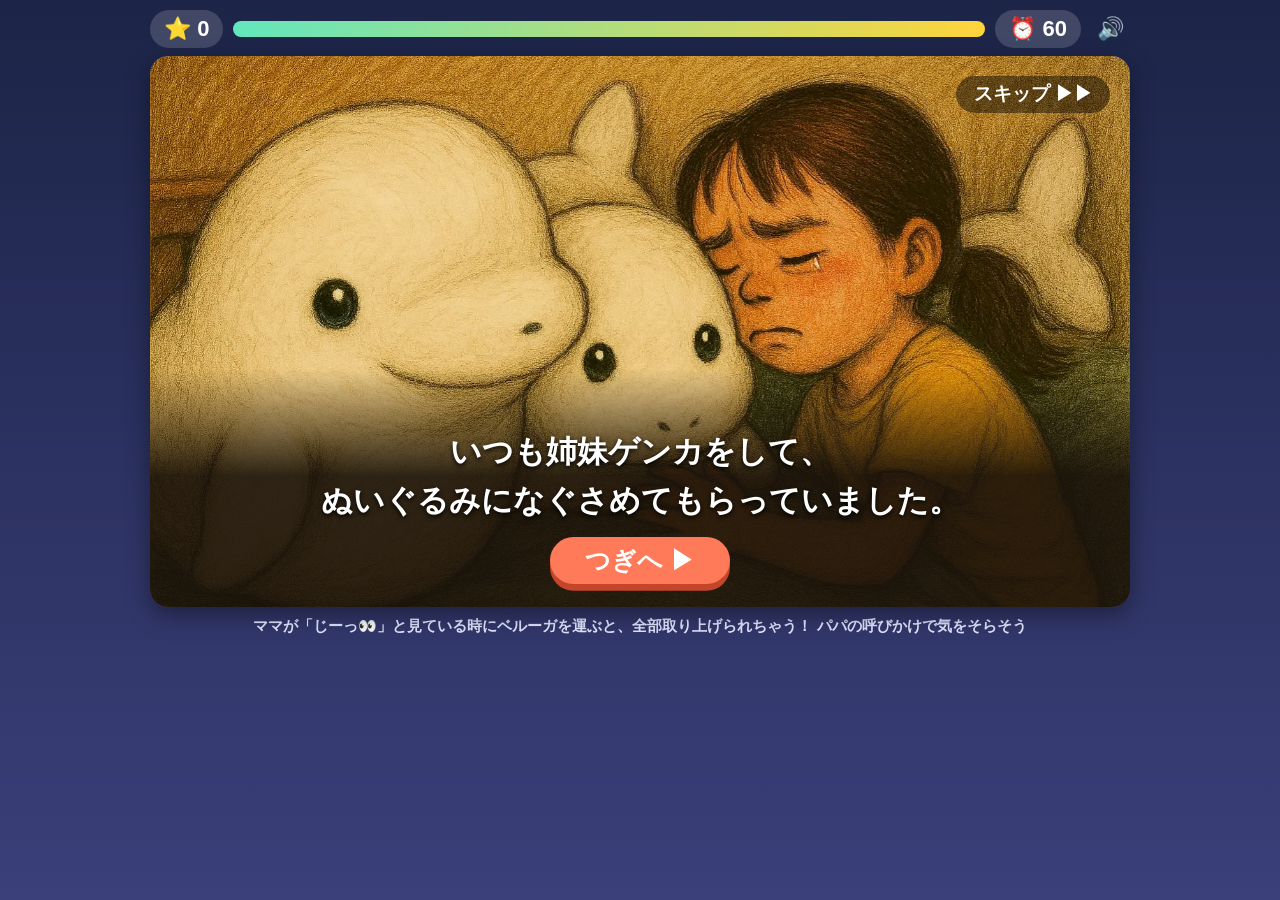
==== commit d506c84f: "窓の左に時計を追加(20時から朝8時)" ====
--- a/index.html
+++ b/index.html
@@ -33,7 +33,15 @@
   #stage.shake{animation:shake .45s}
   @keyframes shake{20%{transform:translateX(-8px)}40%{transform:translateX(8px)}60%{transform:translateX(-5px)}80%{transform:translateX(5px)}}
   .abs{position:absolute}
-  #window{left:60%;top:5%;width:15%;height:25%;background:#101a45;border:1cqw solid #c9a06a;border-radius:1.5cqw;font-size:4cqw;display:flex;align-items:center;justify-content:center}
+  #clock{left:57%;top:5%;width:10cqw;text-align:center}
+  #clock svg{width:100%;display:block;filter:drop-shadow(0 .4cqw .3cqw rgba(0,0,0,.3))}
+  #hHand,#mHand{transform-origin:50px 50px}
+  #clockTxt{display:block;width:fit-content;margin:.6cqw auto 0;padding:.1cqw 1cqw;font-size:2.3cqw;font-weight:900;color:#fff;background:rgba(0,0,0,.4);border-radius:999px;font-variant-numeric:tabular-nums}
+  #window{left:70%;top:5%;width:11.5%;height:25%;background:#101a45;border:1cqw solid #c9a06a;border-radius:1.5cqw;overflow:hidden}
+  #sky{position:absolute;inset:0;background:linear-gradient(#101a45,#24306b)}
+  #moon{position:absolute;font-size:4.6cqw;line-height:1;transform:translate(-50%,-50%);filter:drop-shadow(0 0 1cqw rgba(255,240,170,.7))}
+  .star{position:absolute;font-style:normal;font-size:1.5cqw;color:#fff6c8;animation:twinkle 1.6s infinite alternate}
+  @keyframes twinkle{from{opacity:.25}to{opacity:1}}
   #headboard{left:1%;top:24%;width:4%;height:72%;background:#8a5a3c;border-radius:1.5cqw}
   #bed{left:2.5%;top:36%;width:77%;height:60%;background:#e9efff;border-radius:2cqw;border-bottom:1.6cqw solid #b7c3ee}
   #parent{left:4%;top:12%;width:37%}
@@ -55,7 +63,7 @@
   .puff{display:none}
   [data-state=watch] .puff,[data-state=scold] .puff{display:inline}
   #eyeglow{display:none}
-  #bubble{left:40%;top:4%;max-width:19%;background:#fff;color:var(--ink);border-radius:2cqw;padding:1cqw 2cqw;font-size:2.6cqw;font-weight:800;box-shadow:0 .4cqw 0 rgba(0,0,0,.15)}
+  #bubble{left:40%;top:4%;max-width:15.5%;background:#fff;color:var(--ink);border-radius:2cqw;padding:1cqw 2cqw;font-size:2.6cqw;font-weight:800;box-shadow:0 .4cqw 0 rgba(0,0,0,.15)}
   #bubble.warn{background:#fff3bf}
   #bubble.watch{background:#ffc9c9;color:#b02525}
   #bubble.scold{background:#ff8787;color:#fff}
@@ -174,7 +182,24 @@
   </div>
 
   <div id="stage" data-state="sleep">
-    <div id="window" class="abs">🌙✨</div>
+    <div id="clock" class="abs">
+      <svg viewBox="0 0 100 100">
+        <circle cx="50" cy="50" r="45" fill="#fff8e8" stroke="#8a5a3c" stroke-width="7"/>
+        <g stroke="#2b2d4a" stroke-linecap="round">
+          <path d="M50 11 V19 M89 50 H81 M50 89 V81 M11 50 H19" stroke-width="5"/>
+          <path d="M69.5 16.2 L65.5 23.1 M83.8 30.5 L76.9 34.5 M83.8 69.5 L76.9 65.5 M69.5 83.8 L65.5 76.9 M30.5 83.8 L34.5 76.9 M16.2 69.5 L23.1 65.5 M16.2 30.5 L23.1 34.5 M30.5 16.2 L34.5 23.1" stroke-width="2.5"/>
+        </g>
+        <line id="hHand" x1="50" y1="50" x2="50" y2="29" stroke="#2b2d4a" stroke-width="6" stroke-linecap="round"/>
+        <line id="mHand" x1="50" y1="50" x2="50" y2="17" stroke="#d6453d" stroke-width="4" stroke-linecap="round"/>
+        <circle cx="50" cy="50" r="4.5" fill="#2b2d4a"/>
+      </svg>
+      <b id="clockTxt">20:00</b>
+    </div>
+    <div id="window" class="abs">
+      <div id="sky"></div>
+      <i class="star" style="left:18%;top:20%">✦</i><i class="star" style="left:72%;top:14%;animation-delay:.7s">✦</i><i class="star" style="left:48%;top:34%;animation-delay:1.3s">✦</i><i class="star" style="left:84%;top:46%;animation-delay:.3s">✦</i><i class="star" style="left:26%;top:52%;animation-delay:1s">✦</i>
+      <span id="moon">🌙</span>
+    </div>
     <div id="headboard" class="abs"></div>
     <div id="bed" class="abs"></div>
 
@@ -267,7 +292,7 @@
   ];
   const SLOTS = [{x:52,y:52},{x:70,y:52},{x:52,y:80},{x:70,y:80}];
   const BUBBLE = {
-    sleep: () => 'すぅ…すぅ…💤',
+    sleep: () => 'すぅ…💤',
     warn:  () => 'ん…？ うーん…',
     watch: () => 'じーっ！👀',
     away:  () => `${TOOLS[P.tool]?.say||'あれ？'} ${TOOLS[P.tool]?.emoji||''}`,
@@ -433,6 +458,30 @@
   }
   window.addEventListener('keydown', e => { if (e.target.tagName === 'INPUT') return; const i = '123'.indexOf(e.key); if (i >= 0) useTool(i); });
 
+  // ---- 窓の景色：月が昇って沈み、終わりが近づくと朝焼け ----
+  const moonEl = $('#moon'), skyEl = $('#sky'), starEls = document.querySelectorAll('.star');
+  const hex = h => [1,3,5].map(i => parseInt(h.slice(i, i+2), 16));
+  const mix = (a, b, k) => '#' + hex(a).map((v, i) => Math.round(v + (hex(b)[i] - v) * k).toString(16).padStart(2, '0')).join('');
+  function setMoon(p){            // p: 0(はじまり) → 1(おわり)
+    p = Math.min(1, Math.max(0, p));
+    moonEl.style.left = (14 + 72 * p) + '%';
+    moonEl.style.top  = (82 - 62 * Math.sin(Math.PI * p)) + '%';
+    const k = Math.min(1, Math.max(0, (p - .55) / .45));   // 朝焼けの度合い
+    skyEl.style.background = `linear-gradient(${mix('#101a45', '#6a5aa8', k)},${mix('#24306b', '#ffb27a', k)})`;
+    starEls.forEach(s => s.style.opacity = 1 - k);
+    setClock(p);
+  }
+  // 20:00 → 翌朝 8:00（12時間）を制限時間にあわせて進める
+  const hHand = $('#hHand'), mHand = $('#mHand'), clockTxt = $('#clockTxt');
+  function setClock(p){
+    const total = 20 * 60 + p * 720;                       // 分
+    hHand.style.transform = `rotate(${(total % 720) / 720 * 360}deg)`;
+    mHand.style.transform = `rotate(${(total % 60) * 6}deg)`;
+    const hh = Math.floor(total / 60) % 24, mm = Math.floor((total % 60) / 10) * 10;
+    clockTxt.textContent = String(hh).padStart(2, '0') + ':' + String(mm).padStart(2, '0');
+  }
+  setMoon(0);
+
   // ---- loop ----
   function frame(now){
     requestAnimationFrame(frame);
@@ -468,6 +517,7 @@
     $('#time').textContent = Math.ceil(tt);
     $('#timebar i').style.width = (tt / GAME_TIME * 100) + '%';
     $('#timebar').classList.toggle('low', tt < 10);
+    setMoon(1 - tt / GAME_TIME);
     if (t <= 0) finish();
   }
   requestAnimationFrame(frame);
@@ -485,6 +535,7 @@
     cds.fill(0); carry = null; score = 0; t = GAME_TIME;
     $('#score').textContent = 0;
     setParent('sleep', 3);
+    setMoon(0);
     overlay.style.display = 'none';
     mode = 'play';
     beep(523,.1,'triangle'); beep(784,.15,'triangle',.07,.1);
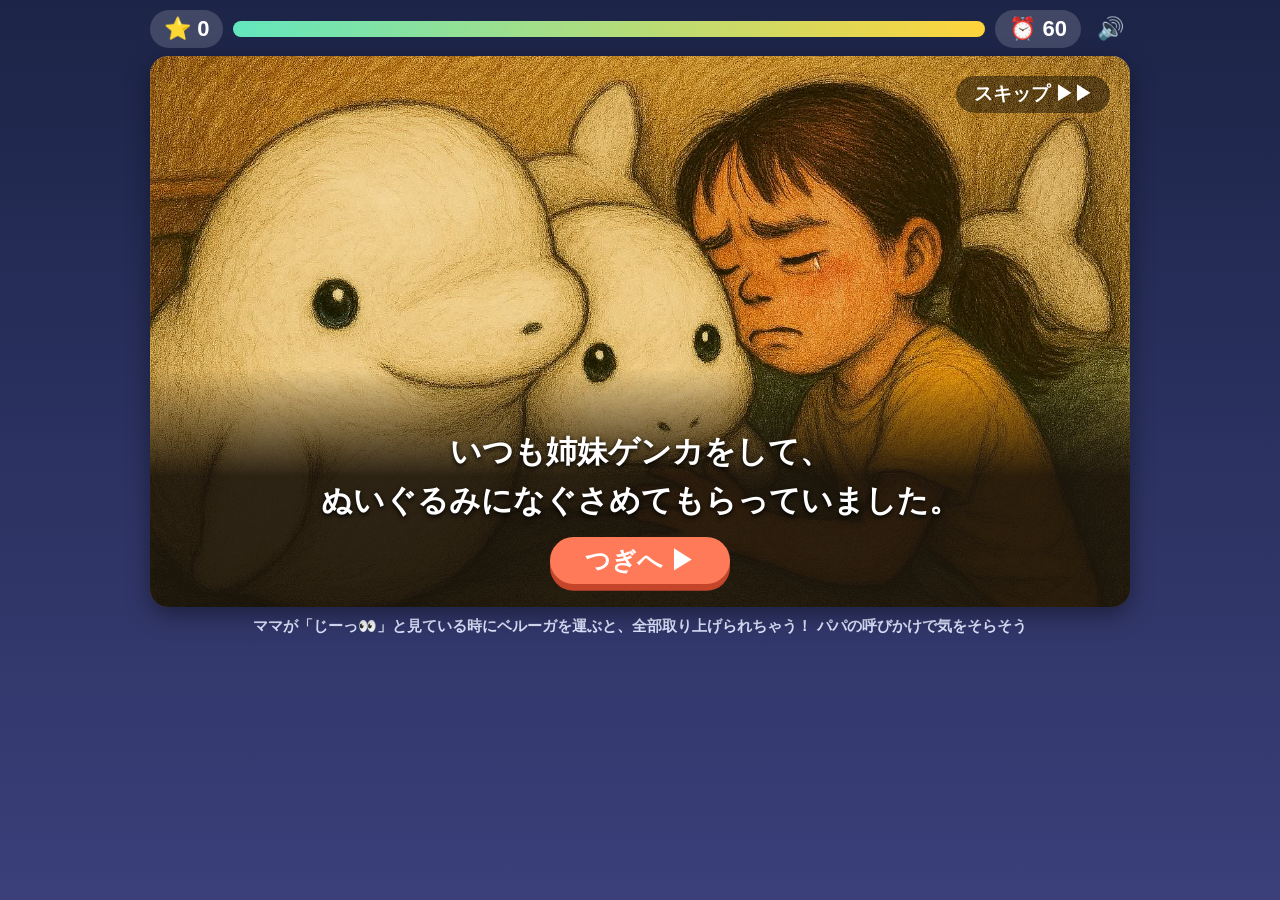
==== commit 727f7209: "AdSenseのコードとads.txtを追加" ====
--- a/index.html
+++ b/index.html
@@ -4,6 +4,8 @@
 <meta charset="UTF-8">
 <meta name="viewport" content="width=device-width, initial-scale=1, user-scalable=no">
 <title>ベルーガ大作戦</title>
+<script async src="https://pagead2.googlesyndication.com/pagead/js/adsbygoogle.js?client=ca-pub-5731689447517172"
+     crossorigin="anonymous"></script>
 <style>
   :root{
     --ink:#2b2d4a; --card:#fffdf7; --accent:#ff7a59; --sky:#4fa8ff; --gold:#ffcf3f;
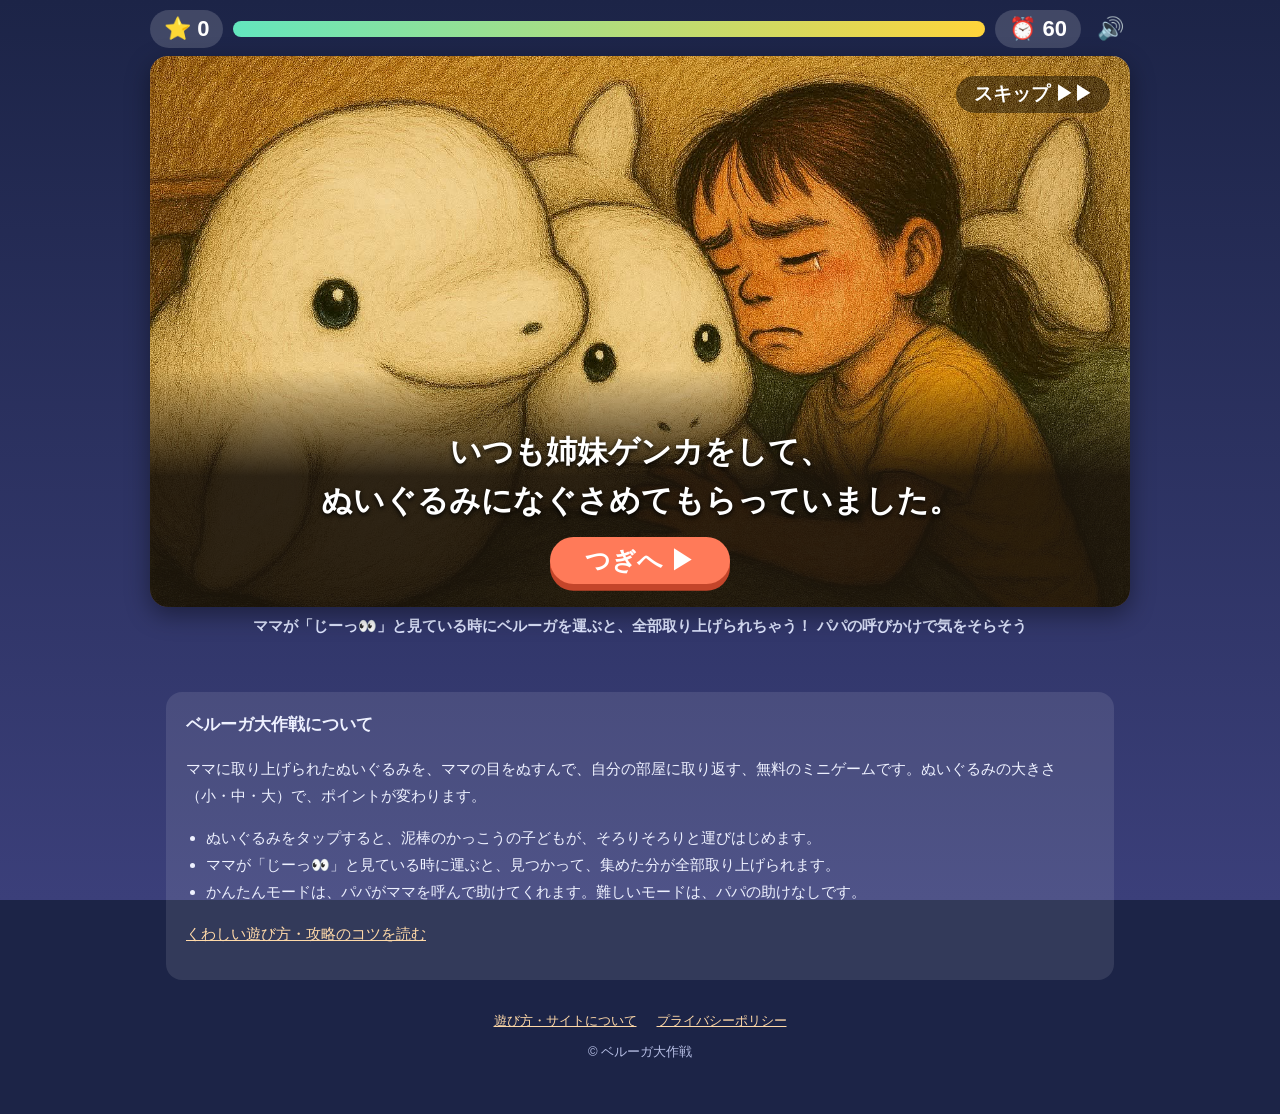
==== commit f71b1b59: "説明ページ・プライバシーポリシー・広告専用枠を追加" ====
--- a/index.html
+++ b/index.html
@@ -11,9 +11,10 @@
     --ink:#2b2d4a; --card:#fffdf7; --accent:#ff7a59; --sky:#4fa8ff; --gold:#ffcf3f;
   }
   *{box-sizing:border-box;-webkit-tap-highlight-color:transparent}
-  html,body{margin:0;height:100%}
+  html{background:#1c2447}
+  html,body{margin:0;min-height:100%}
   body{
-    background:linear-gradient(#1c2447,#3b3f7a);
+    background:linear-gradient(#1c2447,#3b3f7a) fixed;
     font-family:"BIZ UDPGothic","Hiragino Maru Gothic ProN","Yu Gothic UI","Meiryo",sans-serif;
     color:var(--ink); display:flex; justify-content:center; user-select:none; -webkit-user-select:none;
   }
@@ -172,6 +173,15 @@
   .tool.wait{filter:grayscale(.6)}
   .tool kbd{position:absolute;top:4px;left:8px;font-size:11px;opacity:.5}
   #hint{color:#dfe6ff;text-align:center;font-size:clamp(11px,2vw,15px);margin-top:10px;font-weight:700}
+  /* ゲーム下の説明・広告・リンク（ゲームの操作エリアから離して配置） */
+  #info{margin:56px 16px 0;padding:18px 20px;background:rgba(255,255,255,.1);border-radius:16px;color:#eef1ff;font-size:clamp(13px,2.2vw,15px);line-height:1.8;user-select:text;-webkit-user-select:text}
+  #info h2{margin:0 0 .4em;font-size:1.1em}
+  #info ul{padding-left:1.3em;margin:.5em 0}
+  #info a,#foot a{color:#ffd9a8}
+  #adArea{margin:40px 16px 0;text-align:center}
+  #adArea .adlabel{font-size:11px;color:#b8c0e6;margin-bottom:4px}
+  #foot{margin:32px 16px 0;text-align:center;font-size:13px;color:#b8c0e6;padding-bottom:24px}
+  #foot a{margin:0 10px}
 </style>
 </head>
 <body>
@@ -281,6 +291,27 @@
 
   <div id="tools"></div>
   <div id="hint">ママが「じーっ👀」と見ている時にベルーガを運ぶと、全部取り上げられちゃう！ パパの呼びかけで気をそらそう</div>
+
+  <section id="info">
+    <h2>ベルーガ大作戦について</h2>
+    <p>ママに取り上げられたぬいぐるみを、ママの目をぬすんで、自分の部屋に取り返す、無料のミニゲームです。ぬいぐるみの大きさ（小・中・大）で、ポイントが変わります。</p>
+    <ul>
+      <li>ぬいぐるみをタップすると、泥棒のかっこうの子どもが、そろりそろりと運びはじめます。</li>
+      <li>ママが「じーっ👀」と見ている時に運ぶと、見つかって、集めた分が全部取り上げられます。</li>
+      <li>かんたんモードは、パパがママを呼んで助けてくれます。難しいモードは、パパの助けなしです。</li>
+    </ul>
+    <p><a href="about.html">くわしい遊び方・攻略のコツを読む</a></p>
+  </section>
+
+  <div id="adArea" hidden>
+    <div class="adlabel">広告</div>
+    <ins class="adsbygoogle" style="display:block" data-ad-client="ca-pub-5731689447517172" data-ad-format="auto" data-full-width-responsive="true"></ins>
+  </div>
+
+  <nav id="foot">
+    <a href="about.html">遊び方・サイトについて</a><a href="privacy.html">プライバシーポリシー</a>
+    <p>© ベルーガ大作戦</p>
+  </nav>
 </div>
 
 <script>
@@ -324,6 +355,15 @@
   const LEVELS = { easy:{label:'かんたん', key:'beluga_rank_easy'}, hard:{label:'難しい', key:'beluga_rank_hard'} };
 
   const $ = s => document.querySelector(s);
+  // 広告専用枠：AdSense管理画面で作った「広告ユニットの data-ad-slot（数字）」をここに入れると表示される
+  const AD_SLOT = '';
+  if (AD_SLOT){
+    const area = $('#adArea');
+    area.querySelector('ins').dataset.adSlot = AD_SLOT;
+    area.hidden = false;
+    try { (window.adsbygoogle = window.adsbygoogle || []).push({}); } catch(e){}
+  }
+
   const dad = $('#dad'), dadBubble = $('#dadBubble'), storyEl = $('#story');
   const stage = $('#stage'), parentEl = $('#parent'), bubble = $('#bubble'), overlay = $('#overlay'), card = $('#card'), room = $('#room');
   const rand = (a,b) => a + Math.random()*(b-a);
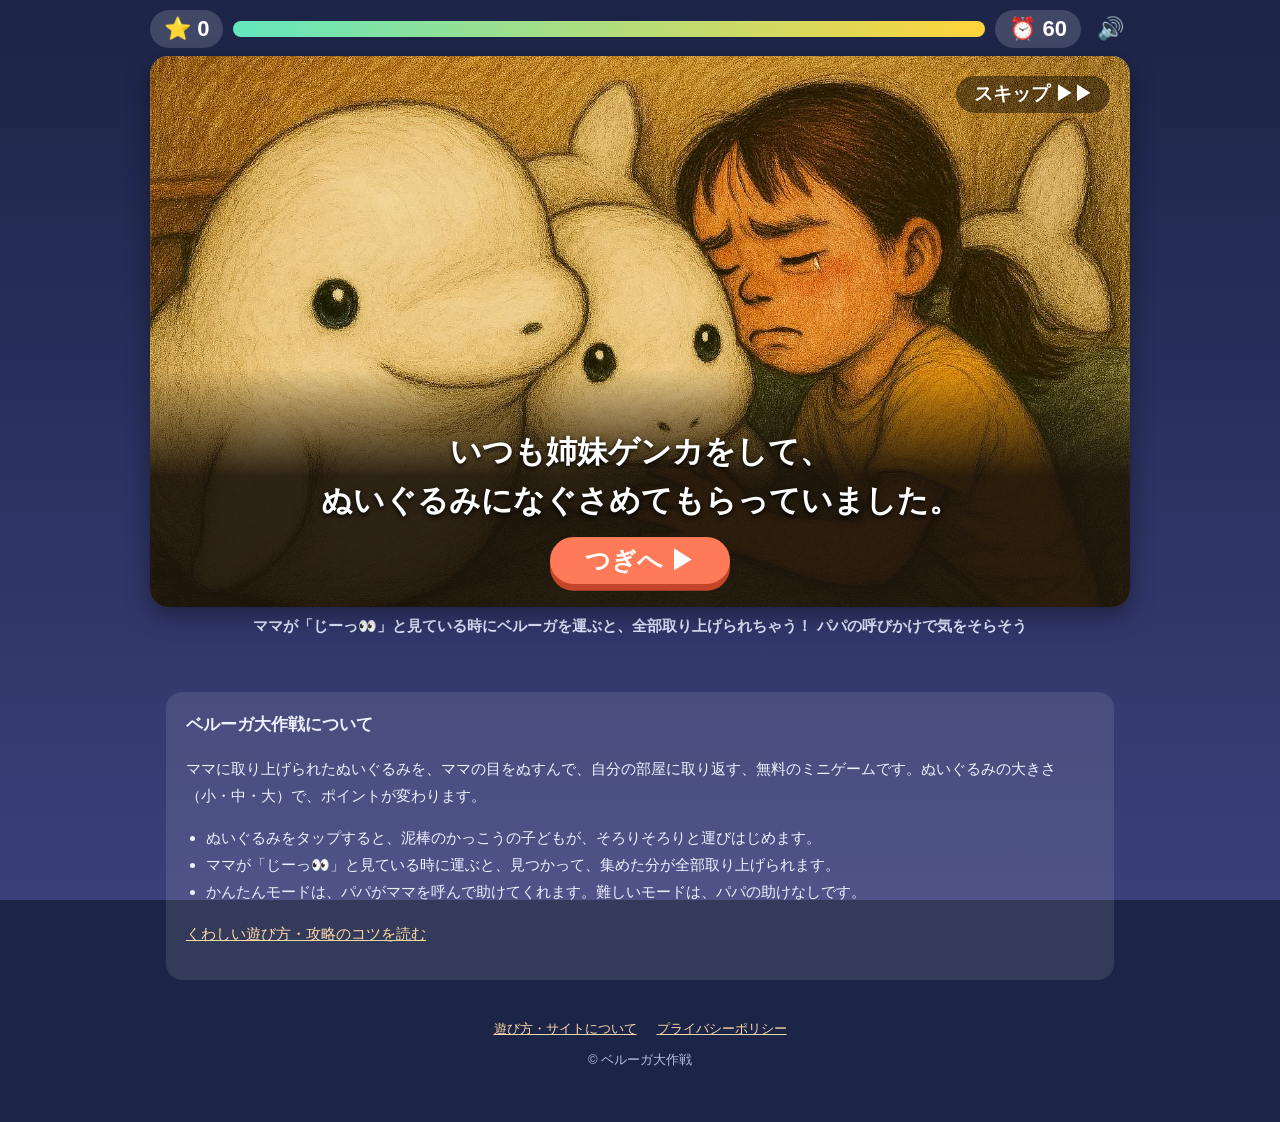
==== commit 0511f047: "広告ユニット(ベルーガ_TOP)を広告専用枠に設定" ====
--- a/index.html
+++ b/index.html
@@ -179,7 +179,9 @@
   #info ul{padding-left:1.3em;margin:.5em 0}
   #info a,#foot a{color:#ffd9a8}
   #adArea{margin:40px 16px 0;text-align:center}
-  #adArea .adlabel{font-size:11px;color:#b8c0e6;margin-bottom:4px}
+  #adArea .adlabel{display:none;font-size:11px;color:#b8c0e6;margin-bottom:4px}
+  #adArea:has(ins[data-ad-status="filled"]) .adlabel{display:block}   /* 広告が入った時だけ「広告」表示 */
+  #adArea ins[data-ad-status="unfilled"]{display:none !important}      /* 広告がない時は場所を取らない */
   #foot{margin:32px 16px 0;text-align:center;font-size:13px;color:#b8c0e6;padding-bottom:24px}
   #foot a{margin:0 10px}
 </style>
@@ -356,7 +358,7 @@
 
   const $ = s => document.querySelector(s);
   // 広告専用枠：AdSense管理画面で作った「広告ユニットの data-ad-slot（数字）」をここに入れると表示される
-  const AD_SLOT = '';
+  const AD_SLOT = '8983018192';   // 広告ユニット「ベルーガ_TOP」
   if (AD_SLOT){
     const area = $('#adArea');
     area.querySelector('ins').dataset.adSlot = AD_SLOT;
